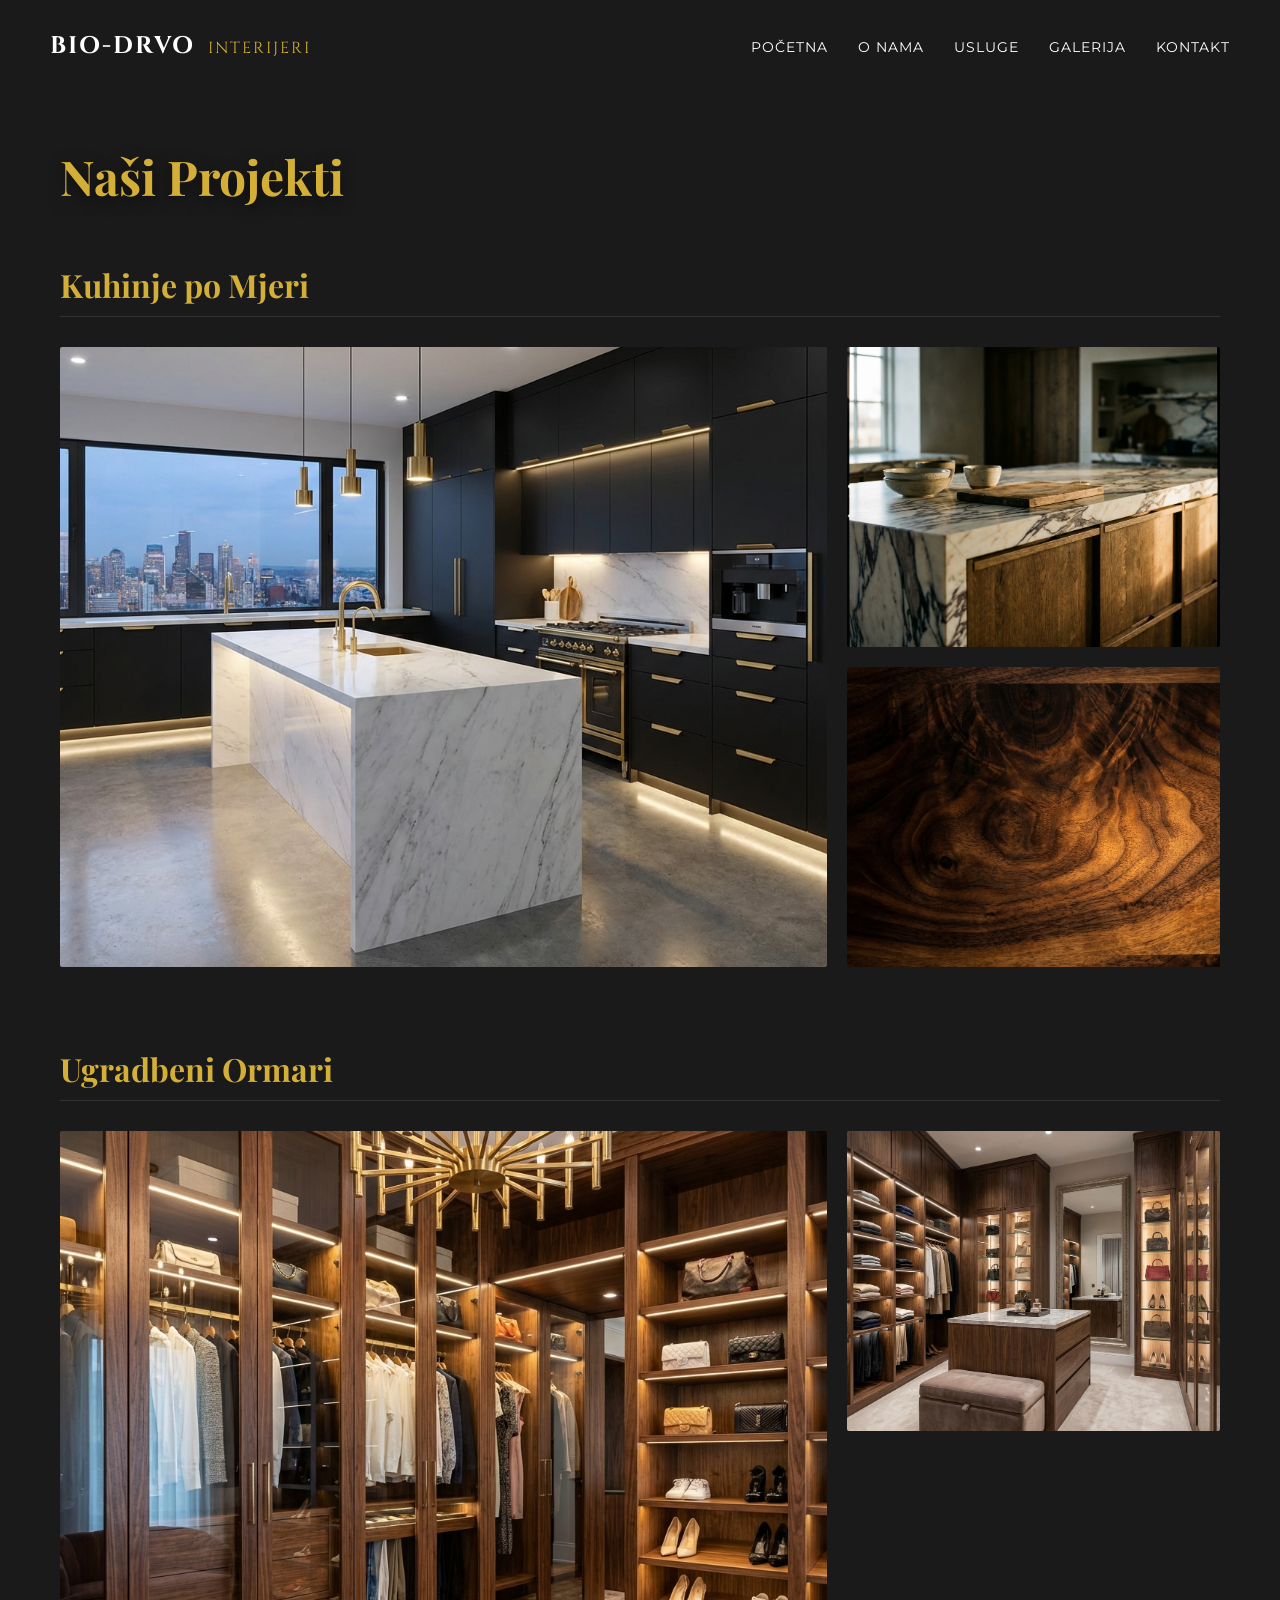
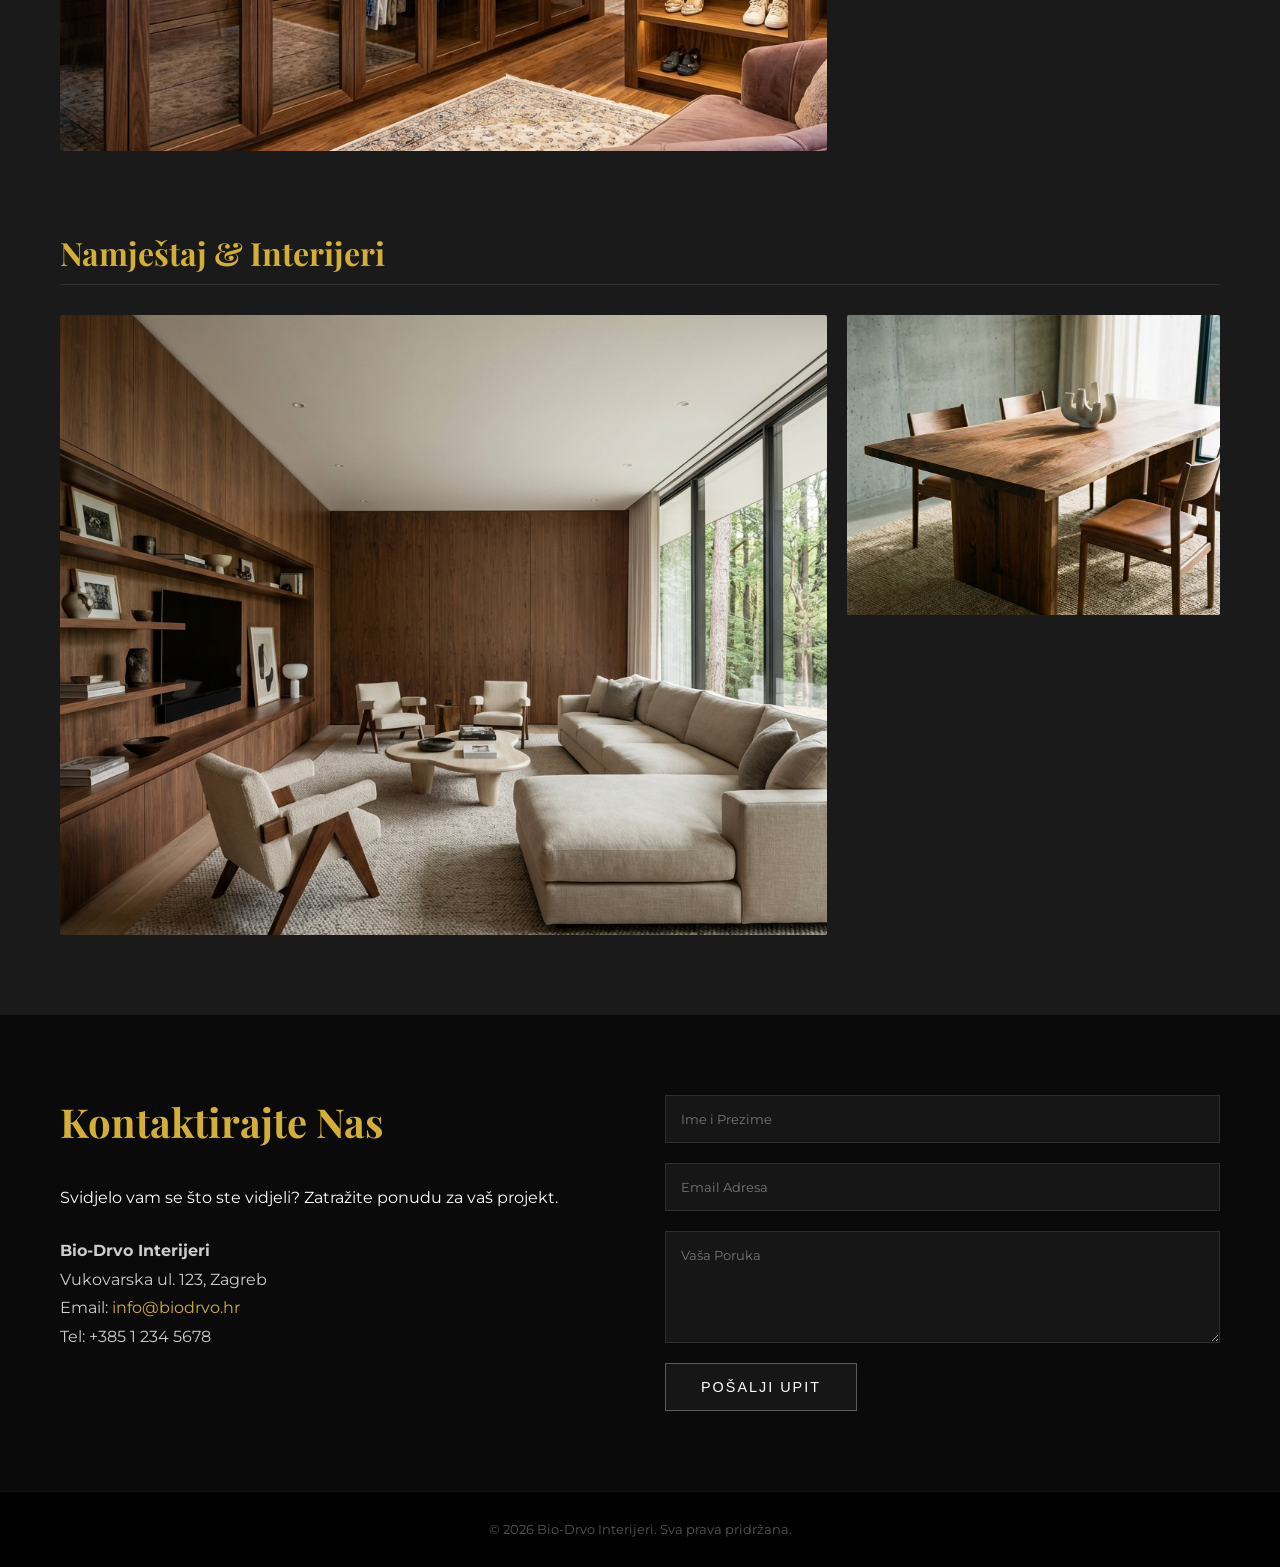
==== gallery.html @ 190afa29 "Initial commit" ====
<!DOCTYPE html>
<html lang="hr">

<head>
    <meta charset="UTF-8">
    <meta name="viewport" content="width=device-width, initial-scale=1.0">
    <title>Galerija Projekata - Bio-Drvo Interijeri</title>
    <link rel="stylesheet" href="style.css">
    <link rel="preconnect" href="https://fonts.googleapis.com">
    <link rel="preconnect" href="https://fonts.gstatic.com" crossorigin>
    <link
        href="https://fonts.googleapis.com/css2?family=Cinzel:wght@400;700&family=Playfair+Display:ital,wght@0,400;0,700;1,400&family=Montserrat:wght@300;400;500;600&display=swap"
        rel="stylesheet">
</head>

<body>
    <header class="navbar">
        <div class="logo">BIO-DRVO <span class="brand-subtitle">INTERIJERI</span></div>
        <nav>
            <ul>
                <li><a href="index.html">Početna</a></li>
                <li><a href="index.html#about">O Nama</a></li>
                <li><a href="index.html#services">Usluge</a></li>
                <li><a href="gallery.html" class="active">Galerija</a></li>
                <li><a href="#contact">Kontakt</a></li>
            </ul>
        </nav>
    </header>

    <main class="section gallery-section" style="padding-top: 150px;">
        <div class="container">
            <h1 style="font-size: 3rem; margin-bottom: 60px; color: #d4af37;">Naši Projekti</h1>

            <!-- Kitchens Category -->
            <div class="gallery-category" style="margin-bottom: 80px;">
                <h2
                    style="text-align: left; margin-bottom: 30px; font-size: 2rem; border-bottom: 1px solid rgba(255,255,255,0.1); padding-bottom: 10px;">
                    Kuhinje po Mjeri</h2>
                <div class="gallery-grid">
                    <div class="gallery-item large">
                        <img src="images/luxury_kitchen_modern_1767948673391.png" alt="Luksuzna moderna kuhinja"
                            class="img-responsive">
                        <div class="gallery-overlay">
                            <span>Moderna Kuhinja (Zagreb)</span>
                        </div>
                    </div>
                    <div class="gallery-item">
                        <img src="images/service_kitchen_detail_1767951821123.png" alt="Detalj kuhinjskog otoka"
                            class="img-responsive">
                        <div class="gallery-overlay">
                            <span>Mramorni Otok (Detalj)</span>
                        </div>
                    </div>
                    <div class="gallery-item">
                        <img src="images/wood_detail_macro_1767948703555.png" alt="Detalj drveta"
                            class="img-responsive">
                        <div class="gallery-overlay">
                            <span>Ručna Obrada</span>
                        </div>
                    </div>
                </div>
            </div>

            <!-- Wardrobes Category -->
            <div class="gallery-category" style="margin-bottom: 80px;">
                <h2
                    style="text-align: left; margin-bottom: 30px; font-size: 2rem; border-bottom: 1px solid rgba(255,255,255,0.1); padding-bottom: 10px;">
                    Ugradbeni Ormari</h2>
                <div class="gallery-grid">
                    <div class="gallery-item large">
                        <img src="images/service_wardrobe_interior_1767951836307.png" alt="Walk-in ormar interijer"
                            class="img-responsive">
                        <div class="gallery-overlay">
                            <span>Walk-in Closet (Rovinj)</span>
                        </div>
                    </div>
                    <div class="gallery-item">
                        <img src="images/walk_in_closet_1767948687278.png" alt="Walk-in ormar" class="img-responsive">
                        <div class="gallery-overlay">
                            <span>Ormar po Mjeri</span>
                        </div>
                    </div>
                </div>
            </div>

            <!-- Interior Category -->
            <div class="gallery-category">
                <h2
                    style="text-align: left; margin-bottom: 30px; font-size: 2rem; border-bottom: 1px solid rgba(255,255,255,0.1); padding-bottom: 10px;">
                    Namještaj & Interijeri</h2>
                <div class="gallery-grid">
                    <div class="gallery-item large">
                        <img src="images/service_interior_living_1767951864072.png" alt="Dnevni boravak po mjeri"
                            class="img-responsive">
                        <div class="gallery-overlay">
                            <span>Dnevni Boravak (Dubrovnik)</span>
                        </div>
                    </div>
                    <div class="gallery-item">
                        <img src="images/service_furniture_table_1767951850442.png" alt="Masivni stol"
                            class="img-responsive">
                        <div class="gallery-overlay">
                            <span>Blagovaonski Stol (Orah)</span>
                        </div>
                    </div>
                </div>
            </div>

        </div>
    </main>

    <section id="contact" class="section contact-section">
        <div class="container">
            <div class="contact-wrapper">
                <div class="contact-info">
                    <h2>Kontaktirajte Nas</h2>
                    <p>Svidjelo vam se što ste vidjeli? Zatražite ponudu za vaš projekt.</p>
                    <address>
                        <p><strong>Bio-Drvo Interijeri</strong></p>
                        <p>Vukovarska ul. 123, Zagreb</p>
                        <p>Email: <a href="mailto:info@biodrvo.hr">info@biodrvo.hr</a></p>
                        <p>Tel: +385 1 234 5678</p>
                    </address>
                </div>
                <form class="contact-form">
                    <input type="text" placeholder="Ime i Prezime" required>
                    <input type="email" placeholder="Email Adresa" required>
                    <textarea placeholder="Vaša Poruka" rows="5" required></textarea>
                    <button type="submit" class="btn btn-primary">Pošalji Upit</button>
                </form>
            </div>
        </div>
    </section>

    <footer>
        <div class="container">
            <p>&copy; 2026 Bio-Drvo Interijeri. Sva prava pridržana.</p>
        </div>
    </footer>
</body>

</html>
---- style.css ----
/* Global Reset */
* {
    margin: 0;
    padding: 0;
    box-sizing: border-box;
}

body {
    font-family: 'Montserrat', sans-serif;
    color: #ffffff;
    overflow-x: hidden;
}

/* Background & Hero Section */
.hero {
    position: relative;
    height: 100vh;
    width: 100%;
    background-image: url('images/AtakamaNeo_240x100_Extra_Statuario_Molino_Kashmir_9510_noga-Ulmo_crop.jpg');
    background-size: cover;
    background-position: center;
    background-repeat: no-repeat;
    display: flex;
    align-items: center;
    justify-content: center;
    text-align: center;
}

/* Dark Overlay for Readability */
.overlay {
    position: absolute;
    top: 0;
    left: 0;
    width: 100%;
    height: 100%;
    background: linear-gradient(to bottom,
            rgba(0, 0, 0, 0.6) 0%,
            rgba(0, 0, 0, 0.8) 100%);
    z-index: 1;
}

.hero-content {
    position: relative;
    z-index: 2;
    max-width: 900px;
    padding: 0 20px;
}

/* Typography */
.logo {
    font-family: 'Cinzel', serif;
    font-size: 1.5rem;
    letter-spacing: 2px;
    font-weight: 700;
}

.brand-subtitle {
    font-weight: 400;
    font-size: 1rem;
    color: #d4af37;
    /* Gold accent */
    margin-left: 5px;
}

.overline {
    font-size: 0.9rem;
    letter-spacing: 4px;
    text-transform: uppercase;
    color: #d4af37;
    /* Muted Gold */
    margin-bottom: 20px;
    font-weight: 600;
}

h1 {
    font-family: 'Playfair Display', serif;
    font-size: 4.5rem;
    line-height: 1.1;
    font-weight: 700;
    margin-bottom: 25px;
    text-shadow: 0 4px 15px rgba(0, 0, 0, 0.5);
}

.subheadline {
    font-family: 'Montserrat', sans-serif;
    font-size: 1.2rem;
    line-height: 1.6;
    font-weight: 300;
    color: #f0f0f0;
    margin-bottom: 40px;
}

.author {
    display: block;
    margin-top: 10px;
    font-style: italic;
    color: #d4af37;
}

/* Navbar */
.navbar {
    position: absolute;
    top: 0;
    left: 0;
    width: 100%;
    padding: 30px 50px;
    display: flex;
    justify-content: space-between;
    align-items: center;
    z-index: 10;
}

.navbar nav ul {
    list-style: none;
    display: flex;
    gap: 30px;
}

.navbar nav ul li a {
    text-decoration: none;
    color: #fff;
    font-size: 0.9rem;
    text-transform: uppercase;
    letter-spacing: 1px;
    transition: color 0.3s ease;
}

.navbar nav ul li a:hover {
    color: #d4af37;
}

/* Buttons */
.cta-group {
    display: flex;
    gap: 20px;
    justify-content: center;
    align-items: center;
}

.btn {
    text-decoration: none;
    padding: 15px 35px;
    font-size: 0.9rem;
    text-transform: uppercase;
    letter-spacing: 2px;
    font-weight: 500;
    transition: all 0.3s ease;
}

.btn-primary {
    border: 1px solid rgba(255, 255, 255, 0.3);
    background-color: rgba(255, 255, 255, 0.05);
    /* Glassy feel */
    color: #fff;
    backdrop-filter: blur(5px);
}

.btn-primary:hover {
    background-color: #d4af37;
    /* Gold */
    border-color: #d4af37;
    color: #000;
}

.btn-secondary {
    color: #ccc;
    font-size: 0.85rem;
    letter-spacing: 1.5px;
}

.btn-secondary:hover {
    color: #fff;
    text-decoration: underline;
    text-underline-offset: 5px;
}

/* Sections Common */
.section {
    padding: 80px 0;
}

.container {
    max-width: 1200px;
    margin: 0 auto;
    padding: 0 20px;
}

h2 {
    font-family: 'Playfair Display', serif;
    font-size: 2.5rem;
    color: #d4af37;
    margin-bottom: 40px;
    text-align: center;
}

/* About Section */
.about-section {
    background-color: #1a1a1a;
    color: #fff;
}

.about-content {
    display: flex;
    flex-wrap: wrap;
    align-items: center;
    gap: 50px;
}

.about-text {
    flex: 1;
    min-width: 300px;
}

.about-text .lead {
    font-size: 1.2rem;
    font-weight: 500;
    margin-bottom: 20px;
    color: #f0f0f0;
}

.about-text p {
    margin-bottom: 20px;
    line-height: 1.8;
    opacity: 0.8;
}

.about-image {
    flex: 1;
    min-width: 300px;
    height: 400px;
    border-radius: 4px;
    overflow: hidden;
    position: relative;
    box-shadow: 0 10px 30px rgba(0, 0, 0, 0.5);
}

.img-responsive {
    width: 100%;
    height: 100%;
    object-fit: cover;
    display: block;
    transition: transform 0.5s ease;
}

.about-image:hover .img-responsive,
.gallery-item:hover .img-responsive {
    transform: scale(1.05);
}

/* Services Section */
.services-section {
    background-color: #111;
    color: #fff;
}

.services-grid {
    display: grid;
    grid-template-columns: repeat(auto-fit, minmax(250px, 1fr));
    gap: 30px;
}

.service-card {
    background: #000;
    position: relative;
    height: 450px;
    /* Taller card */
    overflow: hidden;
    border-radius: 4px;
    box-shadow: 0 4px 15px rgba(0, 0, 0, 0.5);
    border: none;
    transition: transform 0.3s ease, box-shadow 0.3s ease;
}

.service-bg {
    width: 100%;
    height: 100%;
    object-fit: cover;
    opacity: 0.7;
    transition: transform 0.6s ease, opacity 0.3s ease;
}

.service-card:hover .service-bg {
    transform: scale(1.05);
    opacity: 0.4;
}

.service-content {
    position: absolute;
    bottom: 0;
    left: 0;
    width: 100%;
    padding: 30px;
    background: linear-gradient(to top, rgba(0, 0, 0, 0.9), transparent);
    z-index: 2;
    text-align: left;
}

.service-card h3 {
    margin-bottom: 15px;
}

.service-card p {
    color: #ccc;
    line-height: 1.6;
    font-size: 0.95rem;
}

/* Gallery Section */
.gallery-section {
    background-color: #1a1a1a;
}

.gallery-grid {
    display: grid;
    grid-template-columns: repeat(3, 1fr);
    gap: 20px;
    grid-auto-rows: 300px;
}

.gallery-item {
    background-color: #333;
    position: relative;
    overflow: hidden;
    border-radius: 2px;
}

.gallery-item.large {
    grid-column: span 2;
    grid-row: span 2;
    height: auto;
}

.gallery-overlay {
    position: absolute;
    bottom: 0;
    left: 0;
    width: 100%;
    padding: 20px;
    background: linear-gradient(to top, rgba(0, 0, 0, 0.8), transparent);
    transform: translateY(100%);
    transition: transform 0.3s ease;
}

.gallery-item:hover .gallery-overlay {
    transform: translateY(0);
}

.gallery-overlay span {
    color: #d4af37;
    font-family: 'Montserrat', sans-serif;
    text-transform: uppercase;
    letter-spacing: 2px;
    font-size: 0.9rem;
    font-weight: 500;
}

/* Contact Section */
.contact-section {
    background-color: #0a0a0a;
    /* Darker footer/contact area */
    color: #fff;
}

.contact-wrapper {
    display: flex;
    flex-wrap: wrap;
    gap: 50px;
    justify-content: space-between;
}

.contact-info {
    flex: 1;
    min-width: 300px;
}

.contact-info h2 {
    text-align: left;
}

.contact-info address {
    margin-top: 30px;
    font-style: normal;
    line-height: 1.8;
    color: #ccc;
}

.contact-info a {
    color: #d4af37;
    text-decoration: none;
}

.contact-form {
    flex: 1;
    min-width: 300px;
    display: flex;
    flex-direction: column;
    gap: 20px;
}

.contact-form input,
.contact-form textarea {
    width: 100%;
    padding: 15px;
    background-color: rgba(255, 255, 255, 0.05);
    border: 1px solid rgba(255, 255, 255, 0.1);
    color: #fff;
    font-family: 'Montserrat', sans-serif;
    outline: none;
    transition: border-color 0.3s ease;
}

.contact-form input:focus,
.contact-form textarea:focus {
    border-color: #d4af37;
}

.contact-form button {
    align-self: flex-start;
    cursor: pointer;
}

/* Footer */
footer {
    background-color: #000;
    color: #555;
    text-align: center;
    padding: 30px 0;
    font-size: 0.8rem;
    border-top: 1px solid #111;
}

/* Image Placeholders (Temporary) */
.img-placeholder {
    width: 100%;
    height: 100%;
    display: flex;
    align-items: center;
    justify-content: center;
    color: #555;
    font-size: 1.2rem;
    background: #222;
}

/* Testimonials Section */
.testimonial-section {
    background-color: #111;
    text-align: center;
    overflow: hidden;
}

.testimonial-wrapper {
    position: relative;
    display: flex;
    align-items: center;
    justify-content: center;
    gap: 20px;
    max-width: 900px;
    margin: 0 auto;
}

.testimonial-carousel {
    display: flex;
    overflow-x: auto;
    scroll-behavior: smooth;
    gap: 30px;
    padding: 20px 5px;
    width: 100%;
    scrollbar-width: none;
    /* Firefox */
    -ms-overflow-style: none;
    /* IE and Edge */
}

.testimonial-carousel::-webkit-scrollbar {
    display: none;
}

.testimonial-card {
    min-width: 100%;
    /* Show one slide at a time on mobile, maybe 2 on desktop? kept simple for now */
    background: #1a1a1a;
    padding: 40px;
    border: 1px solid rgba(255, 255, 255, 0.05);
    border-radius: 4px;
    text-align: center;
    transition: transform 0.3s ease;
    flex: 0 0 100%;
}

@media (min-width: 768px) {
    .testimonial-card {
        min-width: 45%;
        /* Show roughly 2 cards on tablet+ */
        flex: 0 0 45%;
    }
}

.quote-icon {
    font-size: 3rem;
    color: #d4af37;
    line-height: 1;
    margin-bottom: 20px;
    font-family: serif;
}

.testimonial-text {
    font-style: italic;
    color: #ccc;
    font-size: 1.1rem;
    margin-bottom: 30px;
    line-height: 1.6;
}

.client-info h4 {
    color: #fff;
    font-family: 'Playfair Display', serif;
    margin-bottom: 5px;
    font-size: 1.1rem;
}

.client-info span {
    color: #d4af37;
    font-size: 0.85rem;
    text-transform: uppercase;
    letter-spacing: 1px;
}

.nav-btn {
    background: transparent;
    border: 1px solid rgba(255, 255, 255, 0.2);
    color: #fff;
    width: 40px;
    height: 40px;
    border-radius: 50%;
    cursor: pointer;
    transition: all 0.3s ease;
    flex-shrink: 0;
}

.nav-btn:hover {
    background: #d4af37;
    border-color: #d4af37;
    color: #000;
}

/* Stats Section */
.stats-section {
    background-color: #0d0d0d;
    padding: 80px 0;
    border-bottom: 1px solid rgba(255, 255, 255, 0.05);
    background: linear-gradient(to bottom, #0d0d0d, #141414);
    /* Subtle depth */
}

.stats-grid {
    display: flex;
    justify-content: space-around;
    align-items: center;
    flex-wrap: wrap;
    gap: 40px;
}

.stat-item {
    text-align: center;
    transition: transform 0.3s ease;
}

.stat-item:hover {
    transform: translateY(-5px);
}

.stat-number {
    display: block;
    font-family: 'Cinzel', serif;
    font-size: 3.5rem;
    /* Larger */
    font-weight: 700;
    margin-bottom: 10px;
    line-height: 1;

    /* Gold Gradient Text */
    background: linear-gradient(to right, #d4af37, #f2d06b, #d4af37);
    -webkit-background-clip: text;
    background-clip: text;
    color: transparent;
    text-shadow: 0 4px 10px rgba(212, 175, 55, 0.2);
    /* Soft glow */
}

.stat-label {
    display: block;
    color: #ccc;
    font-size: 0.9rem;
    text-transform: uppercase;
    letter-spacing: 3px;
    border-top: 1px solid rgba(212, 175, 55, 0.3);
    /* Gold line divider */
    padding-top: 15px;
    margin-top: 10px;
}

@media (max-width: 768px) {
    .stats-grid {
        flex-direction: column;
        gap: 60px;
    }
}
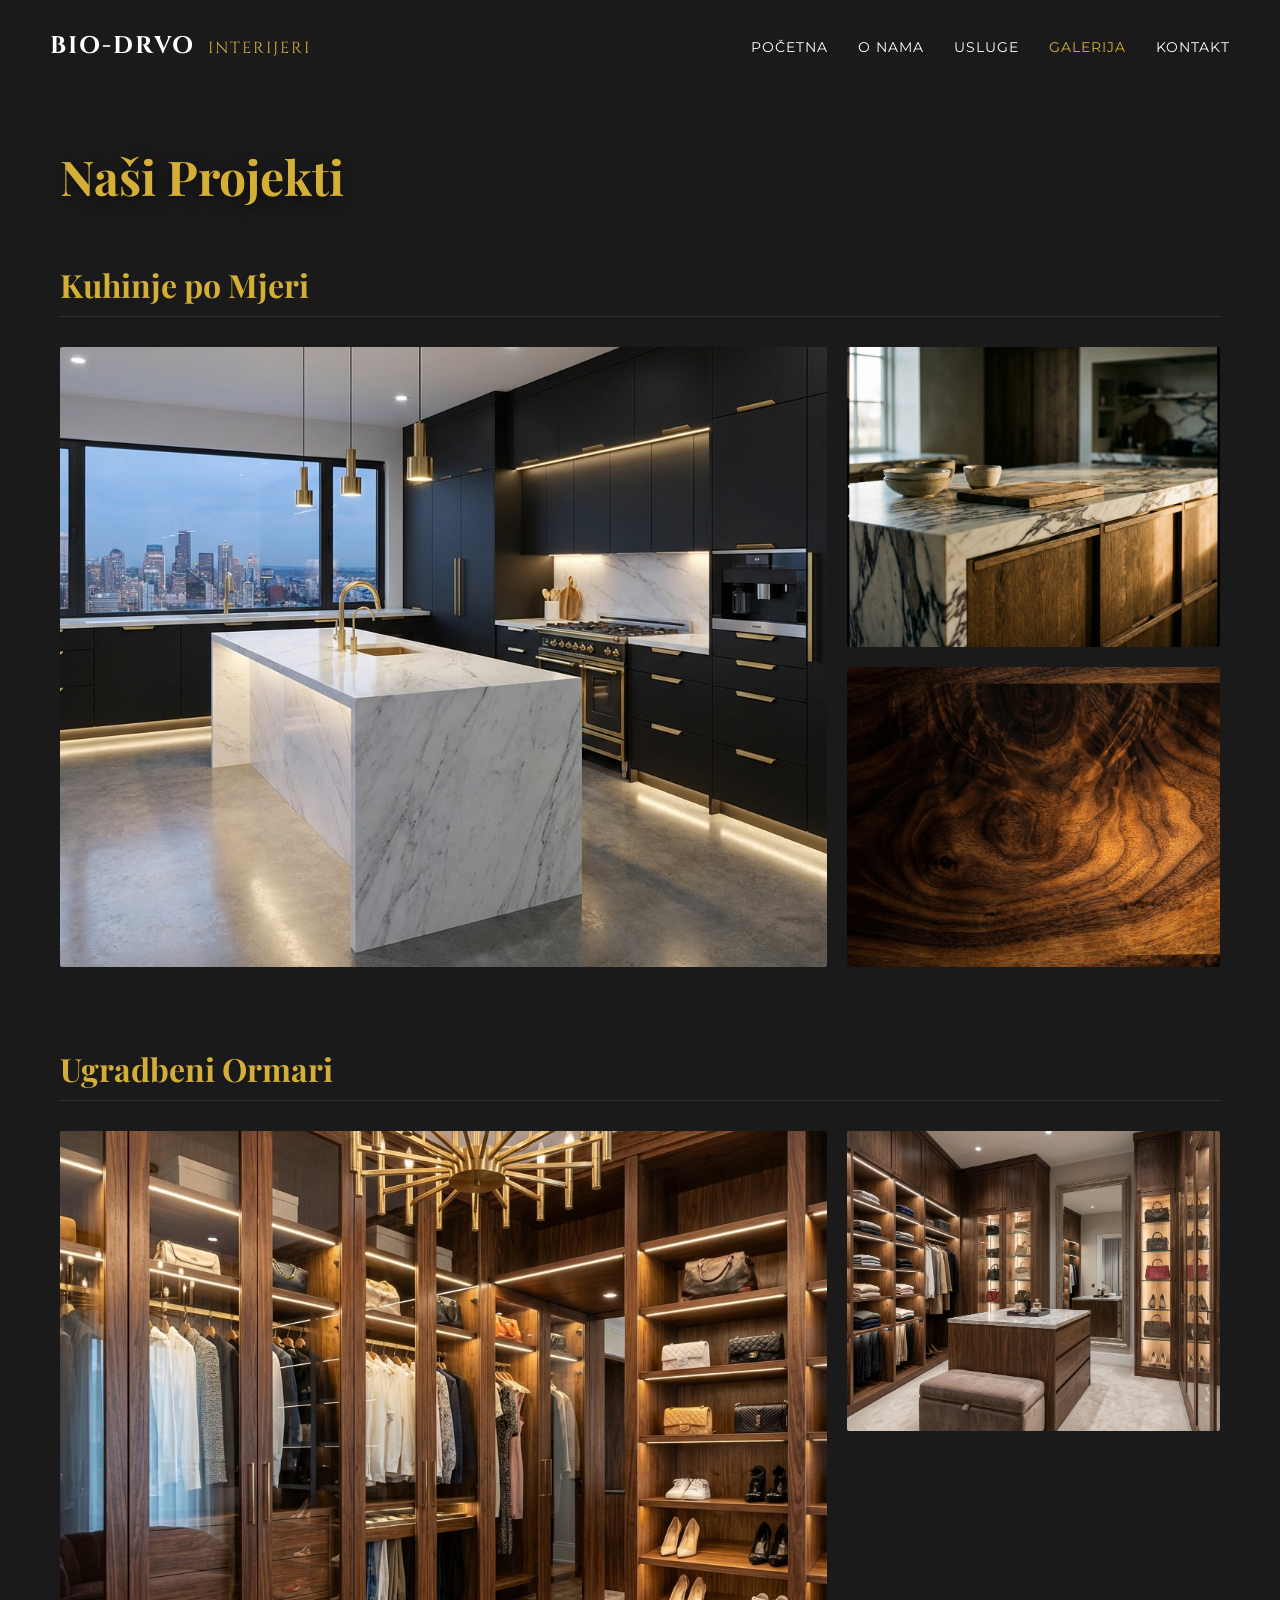
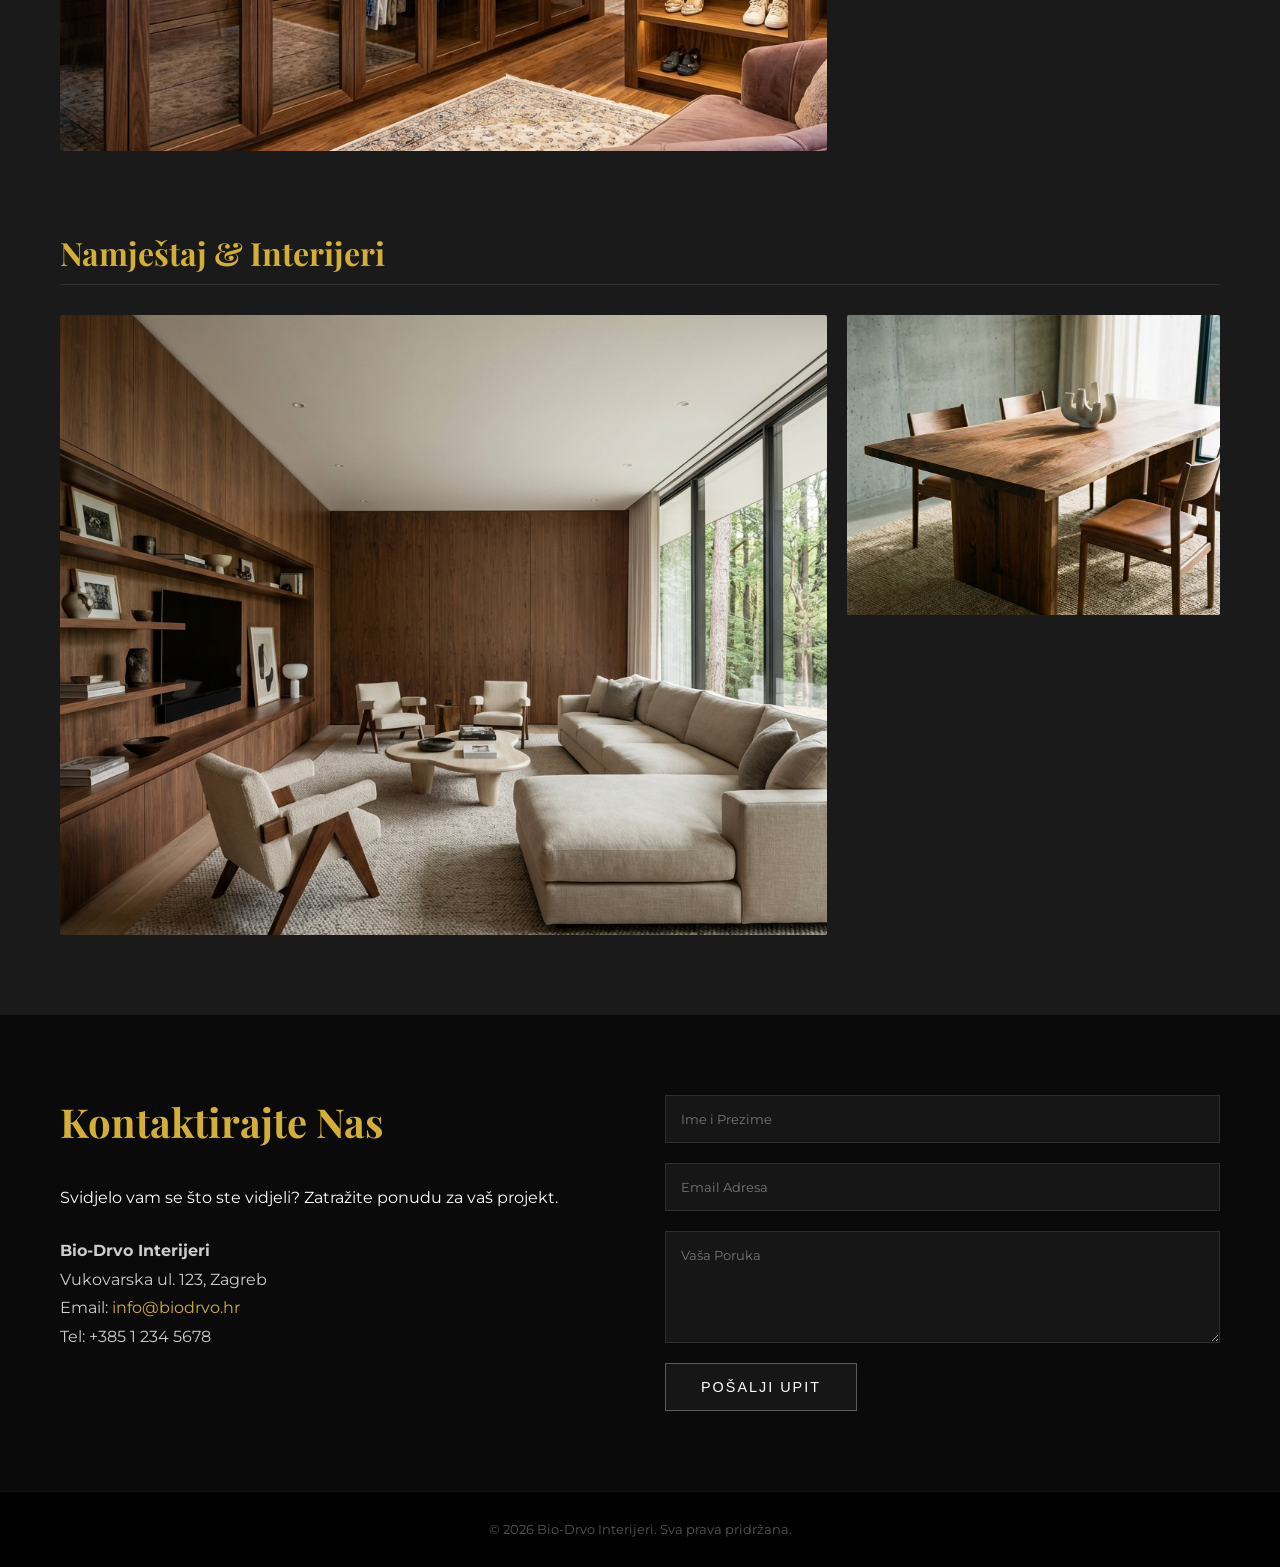
==== commit a4a4ac0d: "Fix mobile header and responsive layout issues - Add hamburger menu for screens up to 900px (nav ove" ====
--- a/gallery.html
+++ b/gallery.html
@@ -1,142 +1,148 @@
-<!DOCTYPE html>
-<html lang="hr">
-
-<head>
-    <meta charset="UTF-8">
-    <meta name="viewport" content="width=device-width, initial-scale=1.0">
-    <title>Galerija Projekata - Bio-Drvo Interijeri</title>
-    <link rel="stylesheet" href="style.css">
-    <link rel="preconnect" href="https://fonts.googleapis.com">
-    <link rel="preconnect" href="https://fonts.gstatic.com" crossorigin>
-    <link
-        href="https://fonts.googleapis.com/css2?family=Cinzel:wght@400;700&family=Playfair+Display:ital,wght@0,400;0,700;1,400&family=Montserrat:wght@300;400;500;600&display=swap"
-        rel="stylesheet">
-</head>
-
-<body>
-    <header class="navbar">
-        <div class="logo">BIO-DRVO <span class="brand-subtitle">INTERIJERI</span></div>
-        <nav>
-            <ul>
-                <li><a href="index.html">Početna</a></li>
-                <li><a href="index.html#about">O Nama</a></li>
-                <li><a href="index.html#services">Usluge</a></li>
-                <li><a href="gallery.html" class="active">Galerija</a></li>
-                <li><a href="#contact">Kontakt</a></li>
-            </ul>
-        </nav>
-    </header>
-
-    <main class="section gallery-section" style="padding-top: 150px;">
-        <div class="container">
-            <h1 style="font-size: 3rem; margin-bottom: 60px; color: #d4af37;">Naši Projekti</h1>
-
-            <!-- Kitchens Category -->
-            <div class="gallery-category" style="margin-bottom: 80px;">
-                <h2
-                    style="text-align: left; margin-bottom: 30px; font-size: 2rem; border-bottom: 1px solid rgba(255,255,255,0.1); padding-bottom: 10px;">
-                    Kuhinje po Mjeri</h2>
-                <div class="gallery-grid">
-                    <div class="gallery-item large">
-                        <img src="images/luxury_kitchen_modern_1767948673391.png" alt="Luksuzna moderna kuhinja"
-                            class="img-responsive">
-                        <div class="gallery-overlay">
-                            <span>Moderna Kuhinja (Zagreb)</span>
-                        </div>
-                    </div>
-                    <div class="gallery-item">
-                        <img src="images/service_kitchen_detail_1767951821123.png" alt="Detalj kuhinjskog otoka"
-                            class="img-responsive">
-                        <div class="gallery-overlay">
-                            <span>Mramorni Otok (Detalj)</span>
-                        </div>
-                    </div>
-                    <div class="gallery-item">
-                        <img src="images/wood_detail_macro_1767948703555.png" alt="Detalj drveta"
-                            class="img-responsive">
-                        <div class="gallery-overlay">
-                            <span>Ručna Obrada</span>
-                        </div>
-                    </div>
-                </div>
-            </div>
-
-            <!-- Wardrobes Category -->
-            <div class="gallery-category" style="margin-bottom: 80px;">
-                <h2
-                    style="text-align: left; margin-bottom: 30px; font-size: 2rem; border-bottom: 1px solid rgba(255,255,255,0.1); padding-bottom: 10px;">
-                    Ugradbeni Ormari</h2>
-                <div class="gallery-grid">
-                    <div class="gallery-item large">
-                        <img src="images/service_wardrobe_interior_1767951836307.png" alt="Walk-in ormar interijer"
-                            class="img-responsive">
-                        <div class="gallery-overlay">
-                            <span>Walk-in Closet (Rovinj)</span>
-                        </div>
-                    </div>
-                    <div class="gallery-item">
-                        <img src="images/walk_in_closet_1767948687278.png" alt="Walk-in ormar" class="img-responsive">
-                        <div class="gallery-overlay">
-                            <span>Ormar po Mjeri</span>
-                        </div>
-                    </div>
-                </div>
-            </div>
-
-            <!-- Interior Category -->
-            <div class="gallery-category">
-                <h2
-                    style="text-align: left; margin-bottom: 30px; font-size: 2rem; border-bottom: 1px solid rgba(255,255,255,0.1); padding-bottom: 10px;">
-                    Namještaj & Interijeri</h2>
-                <div class="gallery-grid">
-                    <div class="gallery-item large">
-                        <img src="images/service_interior_living_1767951864072.png" alt="Dnevni boravak po mjeri"
-                            class="img-responsive">
-                        <div class="gallery-overlay">
-                            <span>Dnevni Boravak (Dubrovnik)</span>
-                        </div>
-                    </div>
-                    <div class="gallery-item">
-                        <img src="images/service_furniture_table_1767951850442.png" alt="Masivni stol"
-                            class="img-responsive">
-                        <div class="gallery-overlay">
-                            <span>Blagovaonski Stol (Orah)</span>
-                        </div>
-                    </div>
-                </div>
-            </div>
-
-        </div>
-    </main>
-
-    <section id="contact" class="section contact-section">
-        <div class="container">
-            <div class="contact-wrapper">
-                <div class="contact-info">
-                    <h2>Kontaktirajte Nas</h2>
-                    <p>Svidjelo vam se što ste vidjeli? Zatražite ponudu za vaš projekt.</p>
-                    <address>
-                        <p><strong>Bio-Drvo Interijeri</strong></p>
-                        <p>Vukovarska ul. 123, Zagreb</p>
-                        <p>Email: <a href="mailto:info@biodrvo.hr">info@biodrvo.hr</a></p>
-                        <p>Tel: +385 1 234 5678</p>
-                    </address>
-                </div>
-                <form class="contact-form">
-                    <input type="text" placeholder="Ime i Prezime" required>
-                    <input type="email" placeholder="Email Adresa" required>
-                    <textarea placeholder="Vaša Poruka" rows="5" required></textarea>
-                    <button type="submit" class="btn btn-primary">Pošalji Upit</button>
-                </form>
-            </div>
-        </div>
-    </section>
-
-    <footer>
-        <div class="container">
-            <p>&copy; 2026 Bio-Drvo Interijeri. Sva prava pridržana.</p>
-        </div>
-    </footer>
-</body>
-
+<!DOCTYPE html>
+<html lang="hr">
+
+<head>
+    <meta charset="UTF-8">
+    <meta name="viewport" content="width=device-width, initial-scale=1.0">
+    <title>Galerija Projekata - Bio-Drvo Interijeri</title>
+    <link rel="stylesheet" href="style.css">
+    <link rel="preconnect" href="https://fonts.googleapis.com">
+    <link rel="preconnect" href="https://fonts.gstatic.com" crossorigin>
+    <link
+        href="https://fonts.googleapis.com/css2?family=Cinzel:wght@400;700&family=Playfair+Display:ital,wght@0,400;0,700;1,400&family=Montserrat:wght@300;400;500;600&display=swap"
+        rel="stylesheet">
+</head>
+
+<body>
+    <header class="navbar">
+        <div class="logo">BIO-DRVO <span class="brand-subtitle">INTERIJERI</span></div>
+        <button class="menu-toggle" aria-label="Izbornik" aria-expanded="false" aria-controls="main-nav">
+            <span></span>
+            <span></span>
+            <span></span>
+        </button>
+        <nav id="main-nav">
+            <ul>
+                <li><a href="index.html">Početna</a></li>
+                <li><a href="index.html#about">O Nama</a></li>
+                <li><a href="index.html#services">Usluge</a></li>
+                <li><a href="gallery.html" class="active">Galerija</a></li>
+                <li><a href="#contact">Kontakt</a></li>
+            </ul>
+        </nav>
+    </header>
+
+    <main class="section gallery-section" style="padding-top: 150px;">
+        <div class="container">
+            <h1 style="font-size: 3rem; margin-bottom: 60px; color: #d4af37;">Naši Projekti</h1>
+
+            <!-- Kitchens Category -->
+            <div class="gallery-category" style="margin-bottom: 80px;">
+                <h2
+                    style="text-align: left; margin-bottom: 30px; font-size: 2rem; border-bottom: 1px solid rgba(255,255,255,0.1); padding-bottom: 10px;">
+                    Kuhinje po Mjeri</h2>
+                <div class="gallery-grid">
+                    <div class="gallery-item large">
+                        <img src="images/luxury_kitchen_modern_1767948673391.png" alt="Luksuzna moderna kuhinja"
+                            class="img-responsive">
+                        <div class="gallery-overlay">
+                            <span>Moderna Kuhinja (Zagreb)</span>
+                        </div>
+                    </div>
+                    <div class="gallery-item">
+                        <img src="images/service_kitchen_detail_1767951821123.png" alt="Detalj kuhinjskog otoka"
+                            class="img-responsive">
+                        <div class="gallery-overlay">
+                            <span>Mramorni Otok (Detalj)</span>
+                        </div>
+                    </div>
+                    <div class="gallery-item">
+                        <img src="images/wood_detail_macro_1767948703555.png" alt="Detalj drveta"
+                            class="img-responsive">
+                        <div class="gallery-overlay">
+                            <span>Ručna Obrada</span>
+                        </div>
+                    </div>
+                </div>
+            </div>
+
+            <!-- Wardrobes Category -->
+            <div class="gallery-category" style="margin-bottom: 80px;">
+                <h2
+                    style="text-align: left; margin-bottom: 30px; font-size: 2rem; border-bottom: 1px solid rgba(255,255,255,0.1); padding-bottom: 10px;">
+                    Ugradbeni Ormari</h2>
+                <div class="gallery-grid">
+                    <div class="gallery-item large">
+                        <img src="images/service_wardrobe_interior_1767951836307.png" alt="Walk-in ormar interijer"
+                            class="img-responsive">
+                        <div class="gallery-overlay">
+                            <span>Walk-in Closet (Rovinj)</span>
+                        </div>
+                    </div>
+                    <div class="gallery-item">
+                        <img src="images/walk_in_closet_1767948687278.png" alt="Walk-in ormar" class="img-responsive">
+                        <div class="gallery-overlay">
+                            <span>Ormar po Mjeri</span>
+                        </div>
+                    </div>
+                </div>
+            </div>
+
+            <!-- Interior Category -->
+            <div class="gallery-category">
+                <h2
+                    style="text-align: left; margin-bottom: 30px; font-size: 2rem; border-bottom: 1px solid rgba(255,255,255,0.1); padding-bottom: 10px;">
+                    Namještaj & Interijeri</h2>
+                <div class="gallery-grid">
+                    <div class="gallery-item large">
+                        <img src="images/service_interior_living_1767951864072.png" alt="Dnevni boravak po mjeri"
+                            class="img-responsive">
+                        <div class="gallery-overlay">
+                            <span>Dnevni Boravak (Dubrovnik)</span>
+                        </div>
+                    </div>
+                    <div class="gallery-item">
+                        <img src="images/service_furniture_table_1767951850442.png" alt="Masivni stol"
+                            class="img-responsive">
+                        <div class="gallery-overlay">
+                            <span>Blagovaonski Stol (Orah)</span>
+                        </div>
+                    </div>
+                </div>
+            </div>
+
+        </div>
+    </main>
+
+    <section id="contact" class="section contact-section">
+        <div class="container">
+            <div class="contact-wrapper">
+                <div class="contact-info">
+                    <h2>Kontaktirajte Nas</h2>
+                    <p>Svidjelo vam se što ste vidjeli? Zatražite ponudu za vaš projekt.</p>
+                    <address>
+                        <p><strong>Bio-Drvo Interijeri</strong></p>
+                        <p>Vukovarska ul. 123, Zagreb</p>
+                        <p>Email: <a href="mailto:info@biodrvo.hr">info@biodrvo.hr</a></p>
+                        <p>Tel: +385 1 234 5678</p>
+                    </address>
+                </div>
+                <form class="contact-form">
+                    <input type="text" placeholder="Ime i Prezime" required>
+                    <input type="email" placeholder="Email Adresa" required>
+                    <textarea placeholder="Vaša Poruka" rows="5" required></textarea>
+                    <button type="submit" class="btn btn-primary">Pošalji Upit</button>
+                </form>
+            </div>
+        </div>
+    </section>
+
+    <footer>
+        <div class="container">
+            <p>&copy; 2026 Bio-Drvo Interijeri. Sva prava pridržana.</p>
+        </div>
+    </footer>
+    <script src="main.js"></script>
+</body>
+
 </html>
--- a/style.css
+++ b/style.css
@@ -1,607 +1,769 @@
-/* Global Reset */
-* {
-    margin: 0;
-    padding: 0;
-    box-sizing: border-box;
-}
-
-body {
-    font-family: 'Montserrat', sans-serif;
-    color: #ffffff;
-    overflow-x: hidden;
-}
-
-/* Background & Hero Section */
-.hero {
-    position: relative;
-    height: 100vh;
-    width: 100%;
-    background-image: url('images/AtakamaNeo_240x100_Extra_Statuario_Molino_Kashmir_9510_noga-Ulmo_crop.jpg');
-    background-size: cover;
-    background-position: center;
-    background-repeat: no-repeat;
-    display: flex;
-    align-items: center;
-    justify-content: center;
-    text-align: center;
-}
-
-/* Dark Overlay for Readability */
-.overlay {
-    position: absolute;
-    top: 0;
-    left: 0;
-    width: 100%;
-    height: 100%;
-    background: linear-gradient(to bottom,
-            rgba(0, 0, 0, 0.6) 0%,
-            rgba(0, 0, 0, 0.8) 100%);
-    z-index: 1;
-}
-
-.hero-content {
-    position: relative;
-    z-index: 2;
-    max-width: 900px;
-    padding: 0 20px;
-}
-
-/* Typography */
-.logo {
-    font-family: 'Cinzel', serif;
-    font-size: 1.5rem;
-    letter-spacing: 2px;
-    font-weight: 700;
-}
-
-.brand-subtitle {
-    font-weight: 400;
-    font-size: 1rem;
-    color: #d4af37;
-    /* Gold accent */
-    margin-left: 5px;
-}
-
-.overline {
-    font-size: 0.9rem;
-    letter-spacing: 4px;
-    text-transform: uppercase;
-    color: #d4af37;
-    /* Muted Gold */
-    margin-bottom: 20px;
-    font-weight: 600;
-}
-
-h1 {
-    font-family: 'Playfair Display', serif;
-    font-size: 4.5rem;
-    line-height: 1.1;
-    font-weight: 700;
-    margin-bottom: 25px;
-    text-shadow: 0 4px 15px rgba(0, 0, 0, 0.5);
-}
-
-.subheadline {
-    font-family: 'Montserrat', sans-serif;
-    font-size: 1.2rem;
-    line-height: 1.6;
-    font-weight: 300;
-    color: #f0f0f0;
-    margin-bottom: 40px;
-}
-
-.author {
-    display: block;
-    margin-top: 10px;
-    font-style: italic;
-    color: #d4af37;
-}
-
-/* Navbar */
-.navbar {
-    position: absolute;
-    top: 0;
-    left: 0;
-    width: 100%;
-    padding: 30px 50px;
-    display: flex;
-    justify-content: space-between;
-    align-items: center;
-    z-index: 10;
-}
-
-.navbar nav ul {
-    list-style: none;
-    display: flex;
-    gap: 30px;
-}
-
-.navbar nav ul li a {
-    text-decoration: none;
-    color: #fff;
-    font-size: 0.9rem;
-    text-transform: uppercase;
-    letter-spacing: 1px;
-    transition: color 0.3s ease;
-}
-
-.navbar nav ul li a:hover {
-    color: #d4af37;
-}
-
-/* Buttons */
-.cta-group {
-    display: flex;
-    gap: 20px;
-    justify-content: center;
-    align-items: center;
-}
-
-.btn {
-    text-decoration: none;
-    padding: 15px 35px;
-    font-size: 0.9rem;
-    text-transform: uppercase;
-    letter-spacing: 2px;
-    font-weight: 500;
-    transition: all 0.3s ease;
-}
-
-.btn-primary {
-    border: 1px solid rgba(255, 255, 255, 0.3);
-    background-color: rgba(255, 255, 255, 0.05);
-    /* Glassy feel */
-    color: #fff;
-    backdrop-filter: blur(5px);
-}
-
-.btn-primary:hover {
-    background-color: #d4af37;
-    /* Gold */
-    border-color: #d4af37;
-    color: #000;
-}
-
-.btn-secondary {
-    color: #ccc;
-    font-size: 0.85rem;
-    letter-spacing: 1.5px;
-}
-
-.btn-secondary:hover {
-    color: #fff;
-    text-decoration: underline;
-    text-underline-offset: 5px;
-}
-
-/* Sections Common */
-.section {
-    padding: 80px 0;
-}
-
-.container {
-    max-width: 1200px;
-    margin: 0 auto;
-    padding: 0 20px;
-}
-
-h2 {
-    font-family: 'Playfair Display', serif;
-    font-size: 2.5rem;
-    color: #d4af37;
-    margin-bottom: 40px;
-    text-align: center;
-}
-
-/* About Section */
-.about-section {
-    background-color: #1a1a1a;
-    color: #fff;
-}
-
-.about-content {
-    display: flex;
-    flex-wrap: wrap;
-    align-items: center;
-    gap: 50px;
-}
-
-.about-text {
-    flex: 1;
-    min-width: 300px;
-}
-
-.about-text .lead {
-    font-size: 1.2rem;
-    font-weight: 500;
-    margin-bottom: 20px;
-    color: #f0f0f0;
-}
-
-.about-text p {
-    margin-bottom: 20px;
-    line-height: 1.8;
-    opacity: 0.8;
-}
-
-.about-image {
-    flex: 1;
-    min-width: 300px;
-    height: 400px;
-    border-radius: 4px;
-    overflow: hidden;
-    position: relative;
-    box-shadow: 0 10px 30px rgba(0, 0, 0, 0.5);
-}
-
-.img-responsive {
-    width: 100%;
-    height: 100%;
-    object-fit: cover;
-    display: block;
-    transition: transform 0.5s ease;
-}
-
-.about-image:hover .img-responsive,
-.gallery-item:hover .img-responsive {
-    transform: scale(1.05);
-}
-
-/* Services Section */
-.services-section {
-    background-color: #111;
-    color: #fff;
-}
-
-.services-grid {
-    display: grid;
-    grid-template-columns: repeat(auto-fit, minmax(250px, 1fr));
-    gap: 30px;
-}
-
-.service-card {
-    background: #000;
-    position: relative;
-    height: 450px;
-    /* Taller card */
-    overflow: hidden;
-    border-radius: 4px;
-    box-shadow: 0 4px 15px rgba(0, 0, 0, 0.5);
-    border: none;
-    transition: transform 0.3s ease, box-shadow 0.3s ease;
-}
-
-.service-bg {
-    width: 100%;
-    height: 100%;
-    object-fit: cover;
-    opacity: 0.7;
-    transition: transform 0.6s ease, opacity 0.3s ease;
-}
-
-.service-card:hover .service-bg {
-    transform: scale(1.05);
-    opacity: 0.4;
-}
-
-.service-content {
-    position: absolute;
-    bottom: 0;
-    left: 0;
-    width: 100%;
-    padding: 30px;
-    background: linear-gradient(to top, rgba(0, 0, 0, 0.9), transparent);
-    z-index: 2;
-    text-align: left;
-}
-
-.service-card h3 {
-    margin-bottom: 15px;
-}
-
-.service-card p {
-    color: #ccc;
-    line-height: 1.6;
-    font-size: 0.95rem;
-}
-
-/* Gallery Section */
-.gallery-section {
-    background-color: #1a1a1a;
-}
-
-.gallery-grid {
-    display: grid;
-    grid-template-columns: repeat(3, 1fr);
-    gap: 20px;
-    grid-auto-rows: 300px;
-}
-
-.gallery-item {
-    background-color: #333;
-    position: relative;
-    overflow: hidden;
-    border-radius: 2px;
-}
-
-.gallery-item.large {
-    grid-column: span 2;
-    grid-row: span 2;
-    height: auto;
-}
-
-.gallery-overlay {
-    position: absolute;
-    bottom: 0;
-    left: 0;
-    width: 100%;
-    padding: 20px;
-    background: linear-gradient(to top, rgba(0, 0, 0, 0.8), transparent);
-    transform: translateY(100%);
-    transition: transform 0.3s ease;
-}
-
-.gallery-item:hover .gallery-overlay {
-    transform: translateY(0);
-}
-
-.gallery-overlay span {
-    color: #d4af37;
-    font-family: 'Montserrat', sans-serif;
-    text-transform: uppercase;
-    letter-spacing: 2px;
-    font-size: 0.9rem;
-    font-weight: 500;
-}
-
-/* Contact Section */
-.contact-section {
-    background-color: #0a0a0a;
-    /* Darker footer/contact area */
-    color: #fff;
-}
-
-.contact-wrapper {
-    display: flex;
-    flex-wrap: wrap;
-    gap: 50px;
-    justify-content: space-between;
-}
-
-.contact-info {
-    flex: 1;
-    min-width: 300px;
-}
-
-.contact-info h2 {
-    text-align: left;
-}
-
-.contact-info address {
-    margin-top: 30px;
-    font-style: normal;
-    line-height: 1.8;
-    color: #ccc;
-}
-
-.contact-info a {
-    color: #d4af37;
-    text-decoration: none;
-}
-
-.contact-form {
-    flex: 1;
-    min-width: 300px;
-    display: flex;
-    flex-direction: column;
-    gap: 20px;
-}
-
-.contact-form input,
-.contact-form textarea {
-    width: 100%;
-    padding: 15px;
-    background-color: rgba(255, 255, 255, 0.05);
-    border: 1px solid rgba(255, 255, 255, 0.1);
-    color: #fff;
-    font-family: 'Montserrat', sans-serif;
-    outline: none;
-    transition: border-color 0.3s ease;
-}
-
-.contact-form input:focus,
-.contact-form textarea:focus {
-    border-color: #d4af37;
-}
-
-.contact-form button {
-    align-self: flex-start;
-    cursor: pointer;
-}
-
-/* Footer */
-footer {
-    background-color: #000;
-    color: #555;
-    text-align: center;
-    padding: 30px 0;
-    font-size: 0.8rem;
-    border-top: 1px solid #111;
-}
-
-/* Image Placeholders (Temporary) */
-.img-placeholder {
-    width: 100%;
-    height: 100%;
-    display: flex;
-    align-items: center;
-    justify-content: center;
-    color: #555;
-    font-size: 1.2rem;
-    background: #222;
-}
-
-/* Testimonials Section */
-.testimonial-section {
-    background-color: #111;
-    text-align: center;
-    overflow: hidden;
-}
-
-.testimonial-wrapper {
-    position: relative;
-    display: flex;
-    align-items: center;
-    justify-content: center;
-    gap: 20px;
-    max-width: 900px;
-    margin: 0 auto;
-}
-
-.testimonial-carousel {
-    display: flex;
-    overflow-x: auto;
-    scroll-behavior: smooth;
-    gap: 30px;
-    padding: 20px 5px;
-    width: 100%;
-    scrollbar-width: none;
-    /* Firefox */
-    -ms-overflow-style: none;
-    /* IE and Edge */
-}
-
-.testimonial-carousel::-webkit-scrollbar {
-    display: none;
-}
-
-.testimonial-card {
-    min-width: 100%;
-    /* Show one slide at a time on mobile, maybe 2 on desktop? kept simple for now */
-    background: #1a1a1a;
-    padding: 40px;
-    border: 1px solid rgba(255, 255, 255, 0.05);
-    border-radius: 4px;
-    text-align: center;
-    transition: transform 0.3s ease;
-    flex: 0 0 100%;
-}
-
-@media (min-width: 768px) {
-    .testimonial-card {
-        min-width: 45%;
-        /* Show roughly 2 cards on tablet+ */
-        flex: 0 0 45%;
-    }
-}
-
-.quote-icon {
-    font-size: 3rem;
-    color: #d4af37;
-    line-height: 1;
-    margin-bottom: 20px;
-    font-family: serif;
-}
-
-.testimonial-text {
-    font-style: italic;
-    color: #ccc;
-    font-size: 1.1rem;
-    margin-bottom: 30px;
-    line-height: 1.6;
-}
-
-.client-info h4 {
-    color: #fff;
-    font-family: 'Playfair Display', serif;
-    margin-bottom: 5px;
-    font-size: 1.1rem;
-}
-
-.client-info span {
-    color: #d4af37;
-    font-size: 0.85rem;
-    text-transform: uppercase;
-    letter-spacing: 1px;
-}
-
-.nav-btn {
-    background: transparent;
-    border: 1px solid rgba(255, 255, 255, 0.2);
-    color: #fff;
-    width: 40px;
-    height: 40px;
-    border-radius: 50%;
-    cursor: pointer;
-    transition: all 0.3s ease;
-    flex-shrink: 0;
-}
-
-.nav-btn:hover {
-    background: #d4af37;
-    border-color: #d4af37;
-    color: #000;
-}
-
-/* Stats Section */
-.stats-section {
-    background-color: #0d0d0d;
-    padding: 80px 0;
-    border-bottom: 1px solid rgba(255, 255, 255, 0.05);
-    background: linear-gradient(to bottom, #0d0d0d, #141414);
-    /* Subtle depth */
-}
-
-.stats-grid {
-    display: flex;
-    justify-content: space-around;
-    align-items: center;
-    flex-wrap: wrap;
-    gap: 40px;
-}
-
-.stat-item {
-    text-align: center;
-    transition: transform 0.3s ease;
-}
-
-.stat-item:hover {
-    transform: translateY(-5px);
-}
-
-.stat-number {
-    display: block;
-    font-family: 'Cinzel', serif;
-    font-size: 3.5rem;
-    /* Larger */
-    font-weight: 700;
-    margin-bottom: 10px;
-    line-height: 1;
-
-    /* Gold Gradient Text */
-    background: linear-gradient(to right, #d4af37, #f2d06b, #d4af37);
-    -webkit-background-clip: text;
-    background-clip: text;
-    color: transparent;
-    text-shadow: 0 4px 10px rgba(212, 175, 55, 0.2);
-    /* Soft glow */
-}
-
-.stat-label {
-    display: block;
-    color: #ccc;
-    font-size: 0.9rem;
-    text-transform: uppercase;
-    letter-spacing: 3px;
-    border-top: 1px solid rgba(212, 175, 55, 0.3);
-    /* Gold line divider */
-    padding-top: 15px;
-    margin-top: 10px;
-}
-
-@media (max-width: 768px) {
-    .stats-grid {
-        flex-direction: column;
-        gap: 60px;
-    }
-}+/* Global Reset */
+* {
+    margin: 0;
+    padding: 0;
+    box-sizing: border-box;
+}
+
+body {
+    font-family: 'Montserrat', sans-serif;
+    color: #ffffff;
+    overflow-x: hidden;
+}
+
+/* Background & Hero Section */
+.hero {
+    position: relative;
+    height: 100vh;
+    height: 100svh;
+    /* Avoids jumping when mobile browser toolbars show/hide */
+    width: 100%;
+    background-image: url('images/AtakamaNeo_240x100_Extra_Statuario_Molino_Kashmir_9510_noga-Ulmo_crop.jpg');
+    background-size: cover;
+    background-position: center;
+    background-repeat: no-repeat;
+    display: flex;
+    align-items: center;
+    justify-content: center;
+    text-align: center;
+}
+
+/* Dark Overlay for Readability */
+.overlay {
+    position: absolute;
+    top: 0;
+    left: 0;
+    width: 100%;
+    height: 100%;
+    background: linear-gradient(to bottom,
+            rgba(0, 0, 0, 0.6) 0%,
+            rgba(0, 0, 0, 0.8) 100%);
+    z-index: 1;
+}
+
+.hero-content {
+    position: relative;
+    z-index: 2;
+    max-width: 900px;
+    padding: 0 20px;
+}
+
+/* Typography */
+.logo {
+    font-family: 'Cinzel', serif;
+    font-size: 1.5rem;
+    letter-spacing: 2px;
+    font-weight: 700;
+    white-space: nowrap;
+}
+
+.brand-subtitle {
+    font-weight: 400;
+    font-size: 1rem;
+    color: #d4af37;
+    /* Gold accent */
+    margin-left: 5px;
+}
+
+.overline {
+    font-size: 0.9rem;
+    letter-spacing: 4px;
+    text-transform: uppercase;
+    color: #d4af37;
+    /* Muted Gold */
+    margin-bottom: 20px;
+    font-weight: 600;
+}
+
+h1 {
+    font-family: 'Playfair Display', serif;
+    font-size: 4.5rem;
+    line-height: 1.1;
+    font-weight: 700;
+    margin-bottom: 25px;
+    text-shadow: 0 4px 15px rgba(0, 0, 0, 0.5);
+}
+
+.subheadline {
+    font-family: 'Montserrat', sans-serif;
+    font-size: 1.2rem;
+    line-height: 1.6;
+    font-weight: 300;
+    color: #f0f0f0;
+    margin-bottom: 40px;
+}
+
+.author {
+    display: block;
+    margin-top: 10px;
+    font-style: italic;
+    color: #d4af37;
+}
+
+/* Navbar */
+.navbar {
+    position: absolute;
+    top: 0;
+    left: 0;
+    width: 100%;
+    padding: 30px 50px;
+    display: flex;
+    justify-content: space-between;
+    align-items: center;
+    z-index: 10;
+}
+
+.navbar nav ul {
+    list-style: none;
+    display: flex;
+    gap: 30px;
+}
+
+.navbar nav ul li a {
+    text-decoration: none;
+    color: #fff;
+    font-size: 0.9rem;
+    text-transform: uppercase;
+    letter-spacing: 1px;
+    transition: color 0.3s ease;
+}
+
+.navbar nav ul li a:hover,
+.navbar nav ul li a.active {
+    color: #d4af37;
+}
+
+/* Hamburger button (mobile only) */
+.menu-toggle {
+    display: none;
+    flex-direction: column;
+    justify-content: center;
+    gap: 6px;
+    width: 44px;
+    height: 44px;
+    padding: 10px;
+    background: transparent;
+    border: none;
+    cursor: pointer;
+    position: relative;
+    z-index: 11;
+    flex-shrink: 0;
+}
+
+.menu-toggle span {
+    display: block;
+    width: 100%;
+    height: 2px;
+    background-color: #fff;
+    transition: transform 0.3s ease, opacity 0.3s ease;
+}
+
+.nav-open .menu-toggle span:nth-child(1) {
+    transform: translateY(8px) rotate(45deg);
+}
+
+.nav-open .menu-toggle span:nth-child(2) {
+    opacity: 0;
+}
+
+.nav-open .menu-toggle span:nth-child(3) {
+    transform: translateY(-8px) rotate(-45deg);
+}
+
+/* Buttons */
+.cta-group {
+    display: flex;
+    gap: 20px;
+    justify-content: center;
+    align-items: center;
+}
+
+.btn {
+    text-decoration: none;
+    padding: 15px 35px;
+    font-size: 0.9rem;
+    text-transform: uppercase;
+    letter-spacing: 2px;
+    font-weight: 500;
+    transition: all 0.3s ease;
+}
+
+.btn-primary {
+    border: 1px solid rgba(255, 255, 255, 0.3);
+    background-color: rgba(255, 255, 255, 0.05);
+    /* Glassy feel */
+    color: #fff;
+    backdrop-filter: blur(5px);
+}
+
+.btn-primary:hover {
+    background-color: #d4af37;
+    /* Gold */
+    border-color: #d4af37;
+    color: #000;
+}
+
+.btn-secondary {
+    color: #ccc;
+    font-size: 0.85rem;
+    letter-spacing: 1.5px;
+}
+
+.btn-secondary:hover {
+    color: #fff;
+    text-decoration: underline;
+    text-underline-offset: 5px;
+}
+
+/* Sections Common */
+.section {
+    padding: 80px 0;
+}
+
+.container {
+    max-width: 1200px;
+    margin: 0 auto;
+    padding: 0 20px;
+}
+
+h2 {
+    font-family: 'Playfair Display', serif;
+    font-size: 2.5rem;
+    color: #d4af37;
+    margin-bottom: 40px;
+    text-align: center;
+}
+
+/* About Section */
+.about-section {
+    background-color: #1a1a1a;
+    color: #fff;
+}
+
+.about-content {
+    display: flex;
+    flex-wrap: wrap;
+    align-items: center;
+    gap: 50px;
+}
+
+.about-text {
+    flex: 1;
+    min-width: min(300px, 100%);
+}
+
+.about-text .lead {
+    font-size: 1.2rem;
+    font-weight: 500;
+    margin-bottom: 20px;
+    color: #f0f0f0;
+}
+
+.about-text p {
+    margin-bottom: 20px;
+    line-height: 1.8;
+    opacity: 0.8;
+}
+
+.about-image {
+    flex: 1;
+    min-width: min(300px, 100%);
+    height: 400px;
+    border-radius: 4px;
+    overflow: hidden;
+    position: relative;
+    box-shadow: 0 10px 30px rgba(0, 0, 0, 0.5);
+}
+
+.img-responsive {
+    width: 100%;
+    height: 100%;
+    object-fit: cover;
+    display: block;
+    transition: transform 0.5s ease;
+}
+
+.about-image:hover .img-responsive,
+.gallery-item:hover .img-responsive {
+    transform: scale(1.05);
+}
+
+/* Services Section */
+.services-section {
+    background-color: #111;
+    color: #fff;
+}
+
+.services-grid {
+    display: grid;
+    grid-template-columns: repeat(auto-fit, minmax(250px, 1fr));
+    gap: 30px;
+}
+
+.service-card {
+    background: #000;
+    position: relative;
+    height: 450px;
+    /* Taller card */
+    overflow: hidden;
+    border-radius: 4px;
+    box-shadow: 0 4px 15px rgba(0, 0, 0, 0.5);
+    border: none;
+    transition: transform 0.3s ease, box-shadow 0.3s ease;
+}
+
+.service-bg {
+    width: 100%;
+    height: 100%;
+    object-fit: cover;
+    opacity: 0.7;
+    transition: transform 0.6s ease, opacity 0.3s ease;
+}
+
+.service-card:hover .service-bg {
+    transform: scale(1.05);
+    opacity: 0.4;
+}
+
+.service-content {
+    position: absolute;
+    bottom: 0;
+    left: 0;
+    width: 100%;
+    padding: 30px;
+    background: linear-gradient(to top, rgba(0, 0, 0, 0.9), transparent);
+    z-index: 2;
+    text-align: left;
+}
+
+.service-card h3 {
+    margin-bottom: 15px;
+}
+
+.service-card p {
+    color: #ccc;
+    line-height: 1.6;
+    font-size: 0.95rem;
+}
+
+/* Gallery Section */
+.gallery-section {
+    background-color: #1a1a1a;
+}
+
+.gallery-grid {
+    display: grid;
+    grid-template-columns: repeat(3, 1fr);
+    gap: 20px;
+    grid-auto-rows: 300px;
+}
+
+.gallery-item {
+    background-color: #333;
+    position: relative;
+    overflow: hidden;
+    border-radius: 2px;
+}
+
+.gallery-item.large {
+    grid-column: span 2;
+    grid-row: span 2;
+    height: auto;
+}
+
+.gallery-overlay {
+    position: absolute;
+    bottom: 0;
+    left: 0;
+    width: 100%;
+    padding: 20px;
+    background: linear-gradient(to top, rgba(0, 0, 0, 0.8), transparent);
+    transform: translateY(100%);
+    transition: transform 0.3s ease;
+}
+
+.gallery-item:hover .gallery-overlay {
+    transform: translateY(0);
+}
+
+.gallery-overlay span {
+    color: #d4af37;
+    font-family: 'Montserrat', sans-serif;
+    text-transform: uppercase;
+    letter-spacing: 2px;
+    font-size: 0.9rem;
+    font-weight: 500;
+}
+
+/* Contact Section */
+.contact-section {
+    background-color: #0a0a0a;
+    /* Darker footer/contact area */
+    color: #fff;
+}
+
+.contact-wrapper {
+    display: flex;
+    flex-wrap: wrap;
+    gap: 50px;
+    justify-content: space-between;
+}
+
+.contact-info {
+    flex: 1;
+    min-width: min(300px, 100%);
+}
+
+.contact-info h2 {
+    text-align: left;
+}
+
+.contact-info address {
+    margin-top: 30px;
+    font-style: normal;
+    line-height: 1.8;
+    color: #ccc;
+}
+
+.contact-info a {
+    color: #d4af37;
+    text-decoration: none;
+}
+
+.contact-form {
+    flex: 1;
+    min-width: min(300px, 100%);
+    display: flex;
+    flex-direction: column;
+    gap: 20px;
+}
+
+.contact-form input,
+.contact-form textarea {
+    width: 100%;
+    padding: 15px;
+    background-color: rgba(255, 255, 255, 0.05);
+    border: 1px solid rgba(255, 255, 255, 0.1);
+    color: #fff;
+    font-family: 'Montserrat', sans-serif;
+    outline: none;
+    transition: border-color 0.3s ease;
+}
+
+.contact-form input:focus,
+.contact-form textarea:focus {
+    border-color: #d4af37;
+}
+
+.contact-form button {
+    align-self: flex-start;
+    cursor: pointer;
+}
+
+/* Footer */
+footer {
+    background-color: #000;
+    color: #555;
+    text-align: center;
+    padding: 30px 0;
+    font-size: 0.8rem;
+    border-top: 1px solid #111;
+}
+
+/* Image Placeholders (Temporary) */
+.img-placeholder {
+    width: 100%;
+    height: 100%;
+    display: flex;
+    align-items: center;
+    justify-content: center;
+    color: #555;
+    font-size: 1.2rem;
+    background: #222;
+}
+
+/* Testimonials Section */
+.testimonial-section {
+    background-color: #111;
+    text-align: center;
+    overflow: hidden;
+}
+
+.testimonial-wrapper {
+    position: relative;
+    display: flex;
+    align-items: center;
+    justify-content: center;
+    gap: 20px;
+    max-width: 900px;
+    margin: 0 auto;
+}
+
+.testimonial-carousel {
+    display: flex;
+    overflow-x: auto;
+    scroll-behavior: smooth;
+    gap: 30px;
+    padding: 20px 5px;
+    width: 100%;
+    scrollbar-width: none;
+    /* Firefox */
+    -ms-overflow-style: none;
+    /* IE and Edge */
+}
+
+.testimonial-carousel::-webkit-scrollbar {
+    display: none;
+}
+
+.testimonial-card {
+    min-width: 100%;
+    /* Show one slide at a time on mobile, maybe 2 on desktop? kept simple for now */
+    background: #1a1a1a;
+    padding: 40px;
+    border: 1px solid rgba(255, 255, 255, 0.05);
+    border-radius: 4px;
+    text-align: center;
+    transition: transform 0.3s ease;
+    flex: 0 0 100%;
+}
+
+@media (min-width: 768px) {
+    .testimonial-card {
+        min-width: 45%;
+        /* Show roughly 2 cards on tablet+ */
+        flex: 0 0 45%;
+    }
+}
+
+.quote-icon {
+    font-size: 3rem;
+    color: #d4af37;
+    line-height: 1;
+    margin-bottom: 20px;
+    font-family: serif;
+}
+
+.testimonial-text {
+    font-style: italic;
+    color: #ccc;
+    font-size: 1.1rem;
+    margin-bottom: 30px;
+    line-height: 1.6;
+}
+
+.client-info h4 {
+    color: #fff;
+    font-family: 'Playfair Display', serif;
+    margin-bottom: 5px;
+    font-size: 1.1rem;
+}
+
+.client-info span {
+    color: #d4af37;
+    font-size: 0.85rem;
+    text-transform: uppercase;
+    letter-spacing: 1px;
+}
+
+.nav-btn {
+    background: transparent;
+    border: 1px solid rgba(255, 255, 255, 0.2);
+    color: #fff;
+    width: 40px;
+    height: 40px;
+    border-radius: 50%;
+    cursor: pointer;
+    transition: all 0.3s ease;
+    flex-shrink: 0;
+}
+
+.nav-btn:hover {
+    background: #d4af37;
+    border-color: #d4af37;
+    color: #000;
+}
+
+/* Stats Section */
+.stats-section {
+    background-color: #0d0d0d;
+    padding: 80px 0;
+    border-bottom: 1px solid rgba(255, 255, 255, 0.05);
+    background: linear-gradient(to bottom, #0d0d0d, #141414);
+    /* Subtle depth */
+}
+
+.stats-grid {
+    display: flex;
+    justify-content: space-around;
+    align-items: center;
+    flex-wrap: wrap;
+    gap: 40px;
+}
+
+.stat-item {
+    text-align: center;
+    transition: transform 0.3s ease;
+}
+
+.stat-item:hover {
+    transform: translateY(-5px);
+}
+
+.stat-number {
+    display: block;
+    font-family: 'Cinzel', serif;
+    font-size: 3.5rem;
+    /* Larger */
+    font-weight: 700;
+    margin-bottom: 10px;
+    line-height: 1;
+
+    /* Gold Gradient Text */
+    background: linear-gradient(to right, #d4af37, #f2d06b, #d4af37);
+    -webkit-background-clip: text;
+    background-clip: text;
+    color: transparent;
+    text-shadow: 0 4px 10px rgba(212, 175, 55, 0.2);
+    /* Soft glow */
+}
+
+.stat-label {
+    display: block;
+    color: #ccc;
+    font-size: 0.9rem;
+    text-transform: uppercase;
+    letter-spacing: 3px;
+    border-top: 1px solid rgba(212, 175, 55, 0.3);
+    /* Gold line divider */
+    padding-top: 15px;
+    margin-top: 10px;
+}
+
+@media (max-width: 768px) {
+    .stats-grid {
+        flex-direction: column;
+        gap: 60px;
+    }
+}
+
+/* Tablet & Mobile */
+@media (max-width: 900px) {
+    .navbar {
+        padding: 20px;
+    }
+
+    .menu-toggle {
+        display: flex;
+    }
+
+    .navbar nav {
+        position: absolute;
+        top: 100%;
+        left: 0;
+        width: 100%;
+        background-color: rgba(10, 10, 10, 0.97);
+        border-top: 1px solid rgba(212, 175, 55, 0.3);
+        max-height: 0;
+        overflow: hidden;
+        visibility: hidden;
+        transition: max-height 0.3s ease, visibility 0.3s;
+    }
+
+    .navbar.nav-open {
+        background-color: rgba(10, 10, 10, 0.97);
+    }
+
+    .navbar.nav-open nav {
+        max-height: 400px;
+        visibility: visible;
+    }
+
+    .navbar nav ul {
+        flex-direction: column;
+        gap: 0;
+        padding: 10px 0;
+    }
+
+    .navbar nav ul li a {
+        display: block;
+        padding: 15px 20px;
+    }
+
+    .gallery-grid {
+        grid-template-columns: repeat(2, 1fr);
+    }
+}
+
+@media (max-width: 768px) {
+    h1 {
+        font-size: 2.8rem;
+    }
+
+    h2 {
+        font-size: 2rem;
+    }
+
+    .subheadline {
+        font-size: 1rem;
+    }
+
+    .section {
+        padding: 60px 0;
+    }
+
+    .about-image {
+        height: 300px;
+    }
+
+    .service-card {
+        height: 380px;
+    }
+
+    .testimonial-card {
+        padding: 30px 20px;
+    }
+
+    .testimonial-wrapper {
+        gap: 10px;
+    }
+
+    .nav-btn {
+        width: 34px;
+        height: 34px;
+    }
+}
+
+@media (max-width: 600px) {
+    .gallery-grid {
+        grid-template-columns: 1fr;
+        grid-auto-rows: 260px;
+    }
+
+    .gallery-item.large {
+        grid-column: auto;
+        grid-row: auto;
+    }
+
+    .stat-number {
+        font-size: 2.8rem;
+    }
+}
+
+@media (max-width: 400px) {
+    .logo {
+        font-size: 1.15rem;
+        letter-spacing: 1px;
+    }
+
+    .brand-subtitle {
+        font-size: 0.75rem;
+    }
+}
+
+/* Touch devices have no hover, so keep gallery captions visible */
+@media (hover: none) {
+    .gallery-overlay {
+        transform: translateY(0);
+    }
+}
